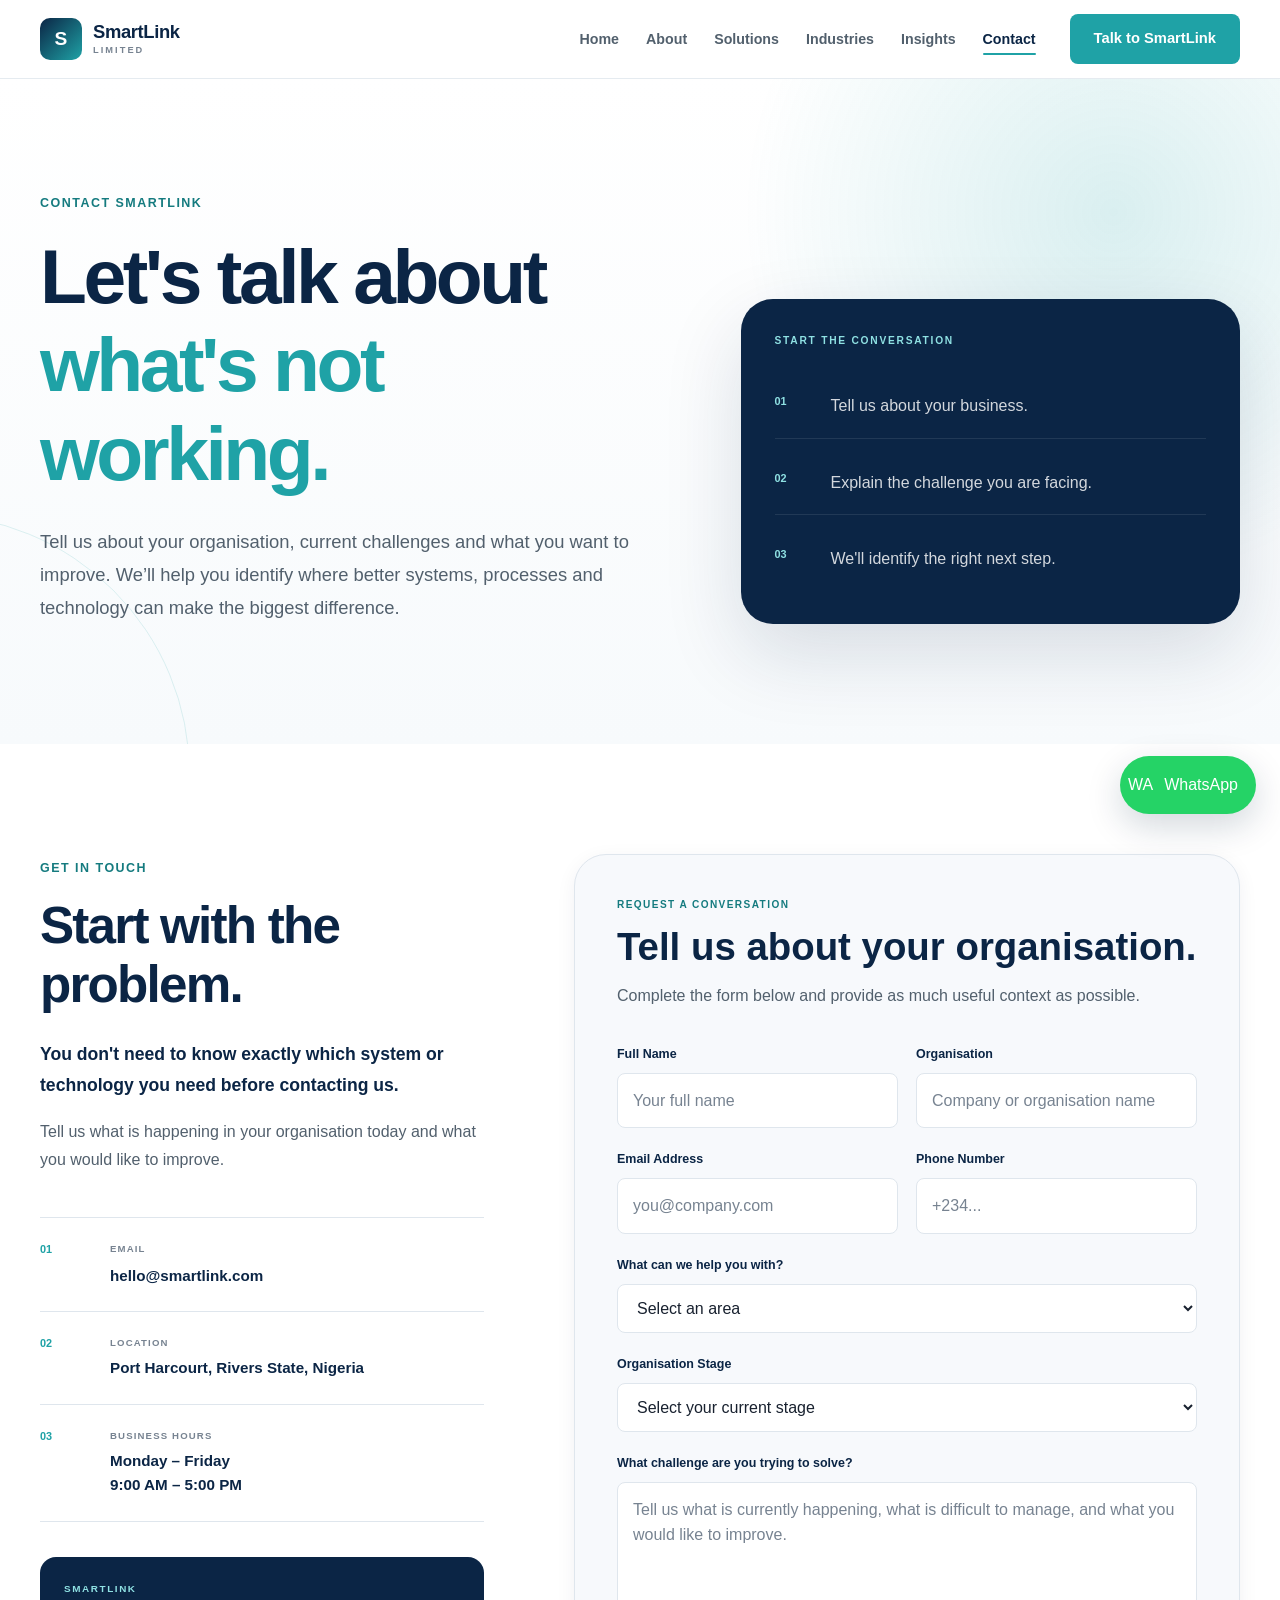
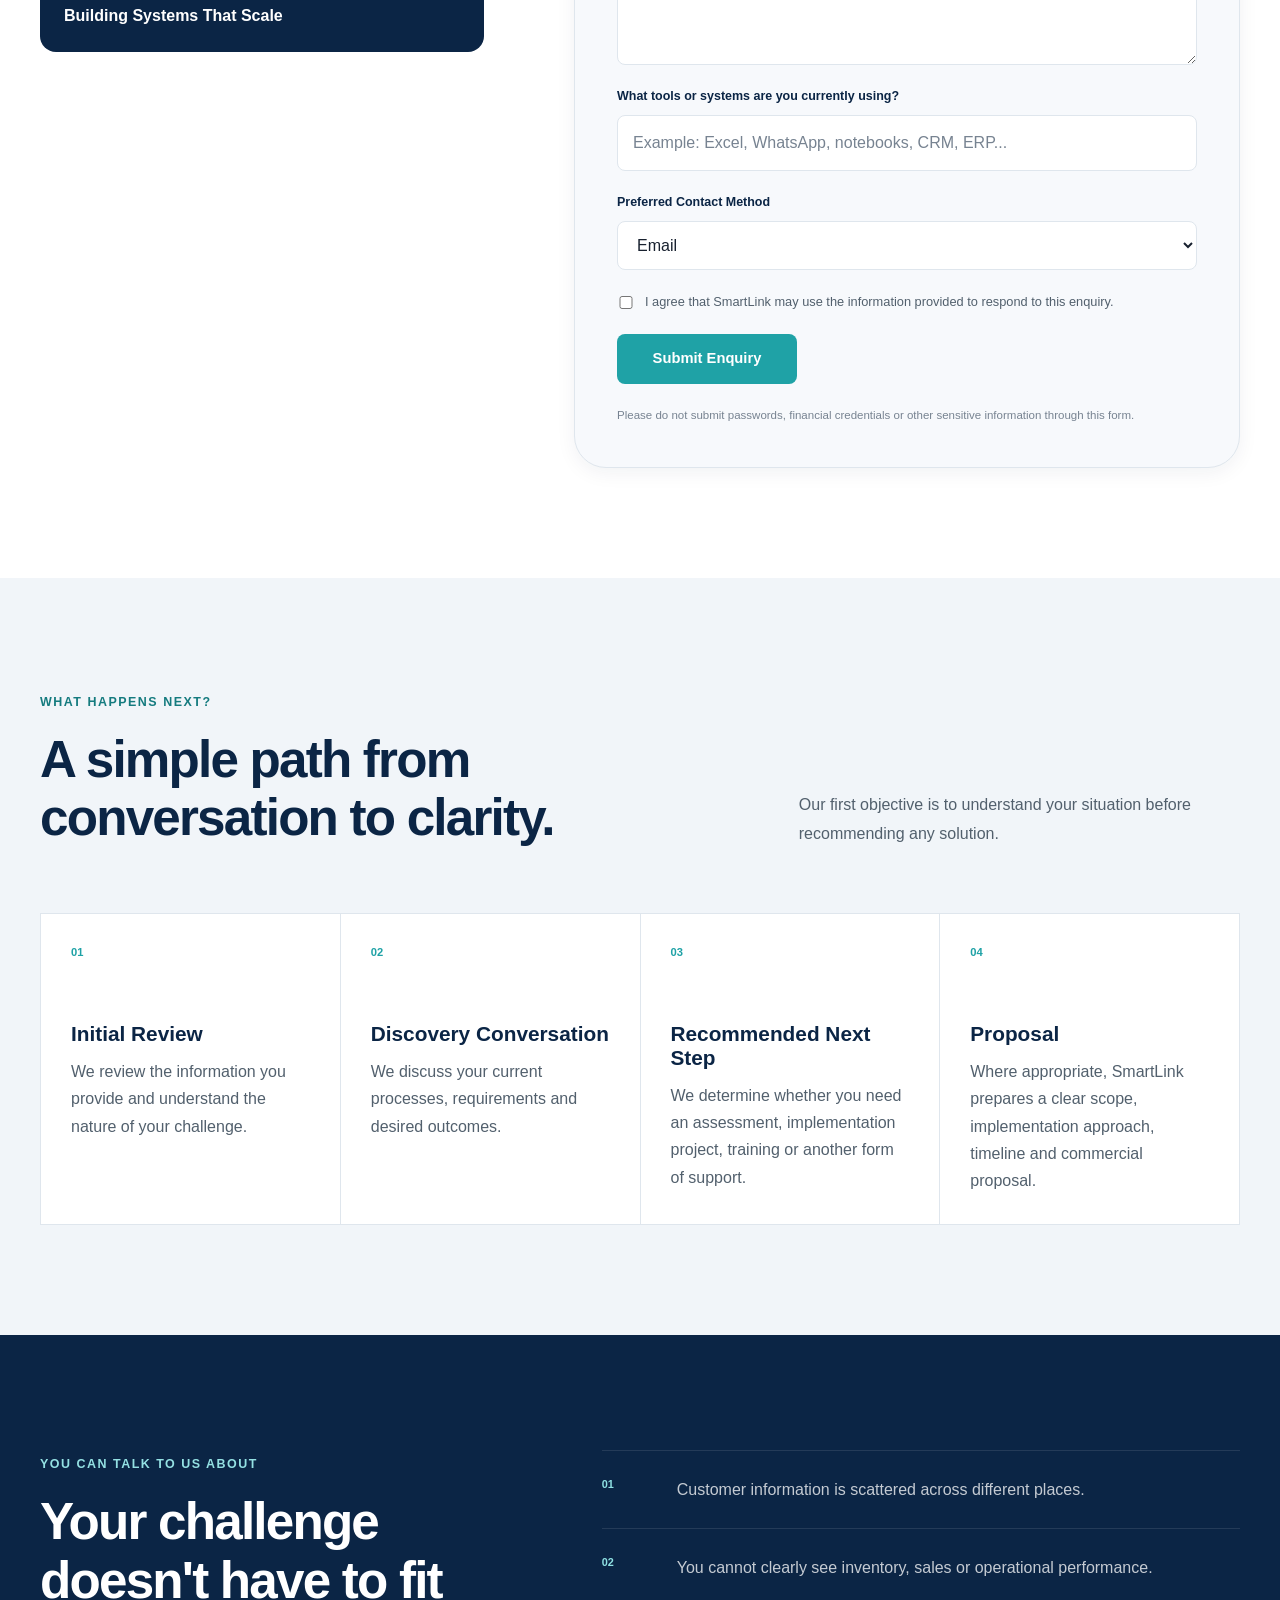
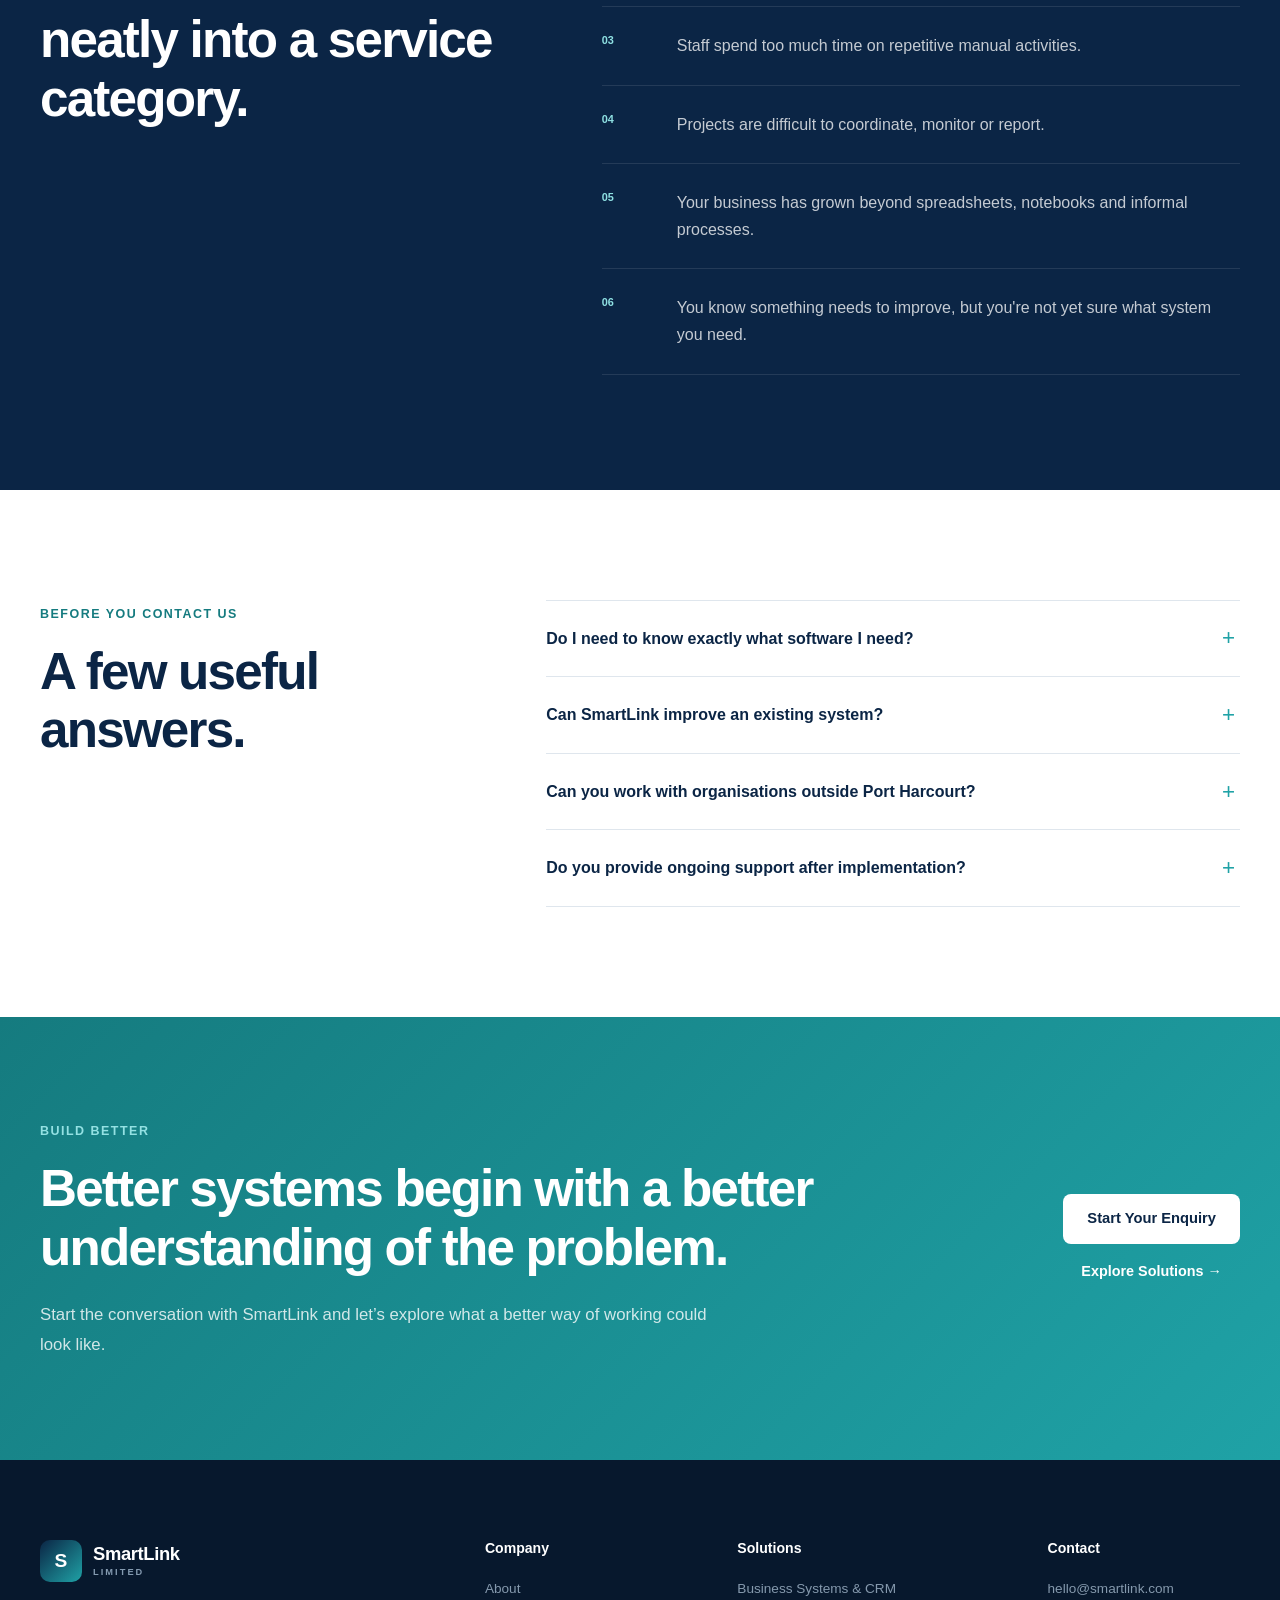
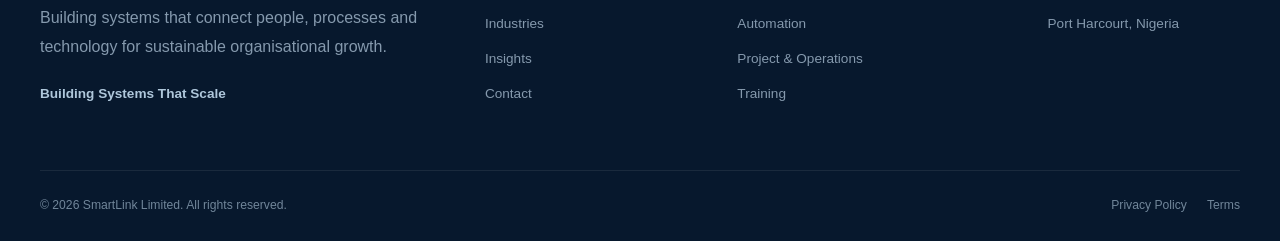
==== contact.html @ 3b34bcab "Scalfold Initialization" ====
<!DOCTYPE html>
<html lang="en">
<head>
    <meta charset="UTF-8">

    <meta
        name="viewport"
        content="width=device-width, initial-scale=1.0"
    >

    <meta
        name="description"
        content="Contact SmartLink Limited to discuss business systems, CRM, automation, project management, training, logistics and operational improvement."
    >

    <meta
        name="keywords"
        content="SmartLink Limited, contact SmartLink, CRM, automation, project management, training, logistics, business systems, Port Harcourt"
    >

    <meta name="author" content="SmartLink Limited">

    <title>Contact | SmartLink Limited</title>

    <!-- Global CSS -->
    <link rel="stylesheet" href="css/index.css">

    <!-- Contact Page CSS -->
    <link rel="stylesheet" href="css/contact.css">
</head>

<body>

    <!-- =====================================================
         HEADER
    ====================================================== -->

    <header class="site-header">

        <div class="container nav-container">

            <a
                href="index.html"
                class="brand"
                aria-label="SmartLink Limited Home"
            >

                <div class="brand-mark">
                    S
                </div>

                <div class="brand-text">
                    <span class="brand-name">
                        SmartLink
                    </span>

                    <span class="brand-type">
                        LIMITED
                    </span>
                </div>

            </a>


            <button
                class="mobile-menu-button"
                id="mobileMenuButton"
                aria-label="Open navigation menu"
                aria-expanded="false"
            >
                <span></span>
                <span></span>
                <span></span>
            </button>


            <nav
                class="main-nav"
                id="mainNavigation"
            >

                <ul class="nav-links">

                    <li>
                        <a href="index.html">
                            Home
                        </a>
                    </li>

                    <li>
                        <a href="about.html">
                            About
                        </a>
                    </li>

                    <li>
                        <a href="solutions.html">
                            Solutions
                        </a>
                    </li>

                    <li>
                        <a href="industries.html">
                            Industries
                        </a>
                    </li>

                    <li>
                        <a href="insights.html">
                            Insights
                        </a>
                    </li>

                    <li>
                        <a
                            href="contact.html"
                            class="active"
                        >
                            Contact
                        </a>
                    </li>

                </ul>


                <a
                    href="#contact-form"
                    class="button button-primary nav-cta"
                >
                    Talk to SmartLink
                </a>

            </nav>

        </div>

    </header>



    <main>

        <!-- =====================================================
             HERO
        ====================================================== -->

        <section class="contact-hero">

            <div class="container contact-hero-grid">

                <div class="contact-hero-content">

                    <span class="section-eyebrow">
                        Contact SmartLink
                    </span>

                    <h1>
                        Let's talk about
                        <span>
                            what's not working.
                        </span>
                    </h1>

                    <p>
                        Tell us about your organisation, current challenges
                        and what you want to improve. We’ll help you identify
                        where better systems, processes and technology can
                        make the biggest difference.
                    </p>

                </div>


                <div class="contact-hero-panel">

                    <span class="contact-panel-label">
                        START THE CONVERSATION
                    </span>

                    <div class="contact-panel-list">

                        <div>
                            <span>
                                01
                            </span>

                            <p>
                                Tell us about your business.
                            </p>
                        </div>

                        <div>
                            <span>
                                02
                            </span>

                            <p>
                                Explain the challenge you are facing.
                            </p>
                        </div>

                        <div>
                            <span>
                                03
                            </span>

                            <p>
                                We'll identify the right next step.
                            </p>
                        </div>

                    </div>

                </div>

            </div>

        </section>



        <!-- =====================================================
             CONTACT MAIN
        ====================================================== -->

        <section
            class="section contact-section"
            id="contact-form"
        >

            <div class="container contact-grid">

                <!-- ==========================================
                     CONTACT INFORMATION
                =========================================== -->

                <div class="contact-information">

                    <span class="section-eyebrow">
                        Get In Touch
                    </span>

                    <h2>
                        Start with the problem.
                    </h2>

                    <p class="contact-intro">
                        You don't need to know exactly which system or
                        technology you need before contacting us.
                    </p>

                    <p>
                        Tell us what is happening in your organisation
                        today and what you would like to improve.
                    </p>


                    <div class="contact-details">

                        <div class="contact-detail-item">

                            <span class="contact-detail-number">
                                01
                            </span>

                            <div>

                                <small>
                                    EMAIL
                                </small>

                                <a href="mailto:hello@smartlink.com">
                                    hello@smartlink.com
                                </a>

                            </div>

                        </div>


                        <div class="contact-detail-item">

                            <span class="contact-detail-number">
                                02
                            </span>

                            <div>

                                <small>
                                    LOCATION
                                </small>

                                <p>
                                    Port Harcourt, Rivers State, Nigeria
                                </p>

                            </div>

                        </div>


                        <div class="contact-detail-item">

                            <span class="contact-detail-number">
                                03
                            </span>

                            <div>

                                <small>
                                    BUSINESS HOURS
                                </small>

                                <p>
                                    Monday – Friday
                                    <br>
                                    9:00 AM – 5:00 PM
                                </p>

                            </div>

                        </div>

                    </div>


                    <div class="contact-note">

                        <span>
                            SMARTLINK
                        </span>

                        <p>
                            Building Systems That Scale
                        </p>

                    </div>

                </div>



                <!-- ==========================================
                     CONTACT FORM
                =========================================== -->

                <div class="contact-form-wrapper">

                    <div class="contact-form-header">

                        <span>
                            REQUEST A CONVERSATION
                        </span>

                        <h3>
                            Tell us about your organisation.
                        </h3>

                        <p>
                            Complete the form below and provide as much
                            useful context as possible.
                        </p>

                    </div>


                    <form
                        class="contact-form"
                        id="smartLinkContactForm"
                        action="#"
                        method="post"
                    >

                        <div class="form-row">

                            <div class="form-group">

                                <label for="fullName">
                                    Full Name
                                </label>

                                <input
                                    type="text"
                                    id="fullName"
                                    name="fullName"
                                    placeholder="Your full name"
                                    required
                                >

                            </div>


                            <div class="form-group">

                                <label for="organisation">
                                    Organisation
                                </label>

                                <input
                                    type="text"
                                    id="organisation"
                                    name="organisation"
                                    placeholder="Company or organisation name"
                                >

                            </div>

                        </div>



                        <div class="form-row">

                            <div class="form-group">

                                <label for="email">
                                    Email Address
                                </label>

                                <input
                                    type="email"
                                    id="email"
                                    name="email"
                                    placeholder="you@company.com"
                                    required
                                >

                            </div>


                            <div class="form-group">

                                <label for="phone">
                                    Phone Number
                                </label>

                                <input
                                    type="tel"
                                    id="phone"
                                    name="phone"
                                    placeholder="+234..."
                                >

                            </div>

                        </div>



                        <div class="form-group">

                            <label for="interest">
                                What can we help you with?
                            </label>

                            <select
                                id="interest"
                                name="interest"
                                required
                            >

                                <option value="">
                                    Select an area
                                </option>

                                <option value="business-systems">
                                    Business Systems & CRM
                                </option>

                                <option value="automation">
                                    Automation & Integration
                                </option>

                                <option value="project-operations">
                                    Project & Operations Management
                                </option>

                                <option value="training">
                                    Training & Capacity Building
                                </option>

                                <option value="logistics">
                                    Logistics & Business Support
                                </option>

                                <option value="business-control-system">
                                    SmartLink Business Control System
                                </option>

                                <option value="not-sure">
                                    I'm not sure yet
                                </option>

                            </select>

                        </div>



                        <div class="form-group">

                            <label for="businessStage">
                                Organisation Stage
                            </label>

                            <select
                                id="businessStage"
                                name="businessStage"
                            >

                                <option value="">
                                    Select your current stage
                                </option>

                                <option value="starting">
                                    Starting / Early Stage
                                </option>

                                <option value="growing">
                                    Growing
                                </option>

                                <option value="established">
                                    Established
                                </option>

                                <option value="large">
                                    Large Organisation
                                </option>

                                <option value="ngo">
                                    NGO / Development Organisation
                                </option>

                            </select>

                        </div>



                        <div class="form-group">

                            <label for="challenge">
                                What challenge are you trying to solve?
                            </label>

                            <textarea
                                id="challenge"
                                name="challenge"
                                rows="6"
                                placeholder="Tell us what is currently happening, what is difficult to manage, and what you would like to improve."
                                required
                            ></textarea>

                        </div>



                        <div class="form-group">

                            <label for="currentTools">
                                What tools or systems are you currently using?
                            </label>

                            <input
                                type="text"
                                id="currentTools"
                                name="currentTools"
                                placeholder="Example: Excel, WhatsApp, notebooks, CRM, ERP..."
                            >

                        </div>



                        <div class="form-group">

                            <label for="preferredContact">
                                Preferred Contact Method
                            </label>

                            <select
                                id="preferredContact"
                                name="preferredContact"
                            >

                                <option value="email">
                                    Email
                                </option>

                                <option value="phone">
                                    Phone Call
                                </option>

                                <option value="whatsapp">
                                    WhatsApp
                                </option>

                                <option value="video">
                                    Video Meeting
                                </option>

                            </select>

                        </div>



                        <div class="form-consent">

                            <input
                                type="checkbox"
                                id="consent"
                                name="consent"
                                required
                            >

                            <label for="consent">
                                I agree that SmartLink may use the
                                information provided to respond to
                                this enquiry.
                            </label>

                        </div>



                        <button
                            type="submit"
                            class="button button-primary contact-submit"
                        >
                            Submit Enquiry
                        </button>


                        <p class="form-note">
                            Please do not submit passwords, financial
                            credentials or other sensitive information
                            through this form.
                        </p>

                    </form>

                </div>

            </div>

        </section>



        <!-- =====================================================
             WHAT HAPPENS NEXT
        ====================================================== -->

        <section class="section next-step-section">

            <div class="container">

                <div class="next-step-header">

                    <div>

                        <span class="section-eyebrow">
                            What Happens Next?
                        </span>

                        <h2>
                            A simple path from conversation to clarity.
                        </h2>

                    </div>

                    <p>
                        Our first objective is to understand your situation
                        before recommending any solution.
                    </p>

                </div>


                <div class="next-step-grid">

                    <article class="next-step-card">

                        <span>
                            01
                        </span>

                        <h3>
                            Initial Review
                        </h3>

                        <p>
                            We review the information you provide and
                            understand the nature of your challenge.
                        </p>

                    </article>


                    <article class="next-step-card">

                        <span>
                            02
                        </span>

                        <h3>
                            Discovery Conversation
                        </h3>

                        <p>
                            We discuss your current processes,
                            requirements and desired outcomes.
                        </p>

                    </article>


                    <article class="next-step-card">

                        <span>
                            03
                        </span>

                        <h3>
                            Recommended Next Step
                        </h3>

                        <p>
                            We determine whether you need an assessment,
                            implementation project, training or another
                            form of support.
                        </p>

                    </article>


                    <article class="next-step-card">

                        <span>
                            04
                        </span>

                        <h3>
                            Proposal
                        </h3>

                        <p>
                            Where appropriate, SmartLink prepares a
                            clear scope, implementation approach,
                            timeline and commercial proposal.
                        </p>

                    </article>

                </div>

            </div>

        </section>



        <!-- =====================================================
             AREAS WE CAN DISCUSS
        ====================================================== -->

        <section class="contact-topics-section">

            <div class="container contact-topics-grid">

                <div class="contact-topics-heading">

                    <span class="section-eyebrow light-eyebrow">
                        You Can Talk To Us About
                    </span>

                    <h2>
                        Your challenge doesn't have to fit neatly
                        into a service category.
                    </h2>

                </div>


                <div class="contact-topic-list">

                    <div>
                        <span>
                            01
                        </span>

                        <p>
                            Customer information is scattered across
                            different places.
                        </p>
                    </div>


                    <div>
                        <span>
                            02
                        </span>

                        <p>
                            You cannot clearly see inventory, sales or
                            operational performance.
                        </p>
                    </div>


                    <div>
                        <span>
                            03
                        </span>

                        <p>
                            Staff spend too much time on repetitive
                            manual activities.
                        </p>
                    </div>


                    <div>
                        <span>
                            04
                        </span>

                        <p>
                            Projects are difficult to coordinate,
                            monitor or report.
                        </p>
                    </div>


                    <div>
                        <span>
                            05
                        </span>

                        <p>
                            Your business has grown beyond spreadsheets,
                            notebooks and informal processes.
                        </p>
                    </div>


                    <div>
                        <span>
                            06
                        </span>

                        <p>
                            You know something needs to improve,
                            but you're not yet sure what system you need.
                        </p>
                    </div>

                </div>

            </div>

        </section>



        <!-- =====================================================
             FAQ
        ====================================================== -->

        <section class="section contact-faq-section">

            <div class="container contact-faq-grid">

                <div class="contact-faq-heading">

                    <span class="section-eyebrow">
                        Before You Contact Us
                    </span>

                    <h2>
                        A few useful answers.
                    </h2>

                </div>


                <div class="faq-list">

                    <details class="faq-item">

                        <summary>
                            Do I need to know exactly what software I need?
                        </summary>

                        <p>
                            No. In many cases, selecting a tool before
                            understanding the problem leads to poor results.
                            Start by explaining the operational challenge.
                        </p>

                    </details>


                    <details class="faq-item">

                        <summary>
                            Can SmartLink improve an existing system?
                        </summary>

                        <p>
                            Yes. An engagement may involve improving an
                            existing process or platform rather than
                            replacing everything.
                        </p>

                    </details>


                    <details class="faq-item">

                        <summary>
                            Can you work with organisations outside Port Harcourt?
                        </summary>

                        <p>
                            Many systems, advisory and training engagements
                            can be delivered remotely or through a hybrid
                            approach depending on the project.
                        </p>

                    </details>


                    <details class="faq-item">

                        <summary>
                            Do you provide ongoing support after implementation?
                        </summary>

                        <p>
                            Ongoing support, optimisation and training can
                            form part of the engagement depending on the
                            organisation's requirements.
                        </p>

                    </details>

                </div>

            </div>

        </section>



        <!-- =====================================================
             FINAL CTA
        ====================================================== -->

        <section class="contact-final-cta">

            <div class="container contact-final-cta-grid">

                <div>

                    <span class="section-eyebrow light-eyebrow">
                        Build Better
                    </span>

                    <h2>
                        Better systems begin with a better understanding
                        of the problem.
                    </h2>

                    <p>
                        Start the conversation with SmartLink and let’s
                        explore what a better way of working could look like.
                    </p>

                </div>


                <div class="contact-final-actions">

                    <a
                        href="#contact-form"
                        class="button button-light"
                    >
                        Start Your Enquiry
                    </a>

                    <a
                        href="solutions.html"
                        class="contact-light-link"
                    >
                        Explore Solutions →
                    </a>

                </div>

            </div>

        </section>

    </main>



    <!-- =====================================================
         FOOTER
    ====================================================== -->

    <footer class="site-footer">

        <div class="container footer-grid">

            <div class="footer-brand">

                <a
                    href="index.html"
                    class="brand"
                >

                    <div class="brand-mark">
                        S
                    </div>

                    <div class="brand-text">

                        <span class="brand-name">
                            SmartLink
                        </span>

                        <span class="brand-type">
                            LIMITED
                        </span>

                    </div>

                </a>


                <p>
                    Building systems that connect people, processes
                    and technology for sustainable organisational growth.
                </p>

                <strong>
                    Building Systems That Scale
                </strong>

            </div>


            <div class="footer-column">

                <h4>
                    Company
                </h4>

                <a href="about.html">
                    About
                </a>

                <a href="industries.html">
                    Industries
                </a>

                <a href="insights.html">
                    Insights
                </a>

                <a href="contact.html">
                    Contact
                </a>

            </div>


            <div class="footer-column">

                <h4>
                    Solutions
                </h4>

                <a href="solutions.html">
                    Business Systems & CRM
                </a>

                <a href="solutions.html">
                    Automation
                </a>

                <a href="solutions.html">
                    Project & Operations
                </a>

                <a href="solutions.html">
                    Training
                </a>

            </div>


            <div class="footer-column">

                <h4>
                    Contact
                </h4>

                <a href="mailto:hello@smartlink.com">
                    hello@smartlink.com
                </a>

                <span>
                    Port Harcourt, Nigeria
                </span>

            </div>

        </div>


        <div class="container footer-bottom">

            <p>
                &copy;
                <span id="currentYear"></span>
                SmartLink Limited.
                All rights reserved.
            </p>


            <div>

                <a href="#">
                    Privacy Policy
                </a>

                <a href="#">
                    Terms
                </a>

            </div>

        </div>

    </footer>

<!-- =========================
     FLOATING ACTIONS
========================== -->

<div class="floating-actions">

    <!-- WhatsApp Button -->
    <a
        href="https://wa.me/2348036641127"
        class="floating-action whatsapp-button"
        target="_blank"
        rel="noopener noreferrer"
        aria-label="Chat with SmartLink on WhatsApp"
        title="Chat with SmartLink on WhatsApp"
    >
        <span class="floating-icon">
            WA
        </span>

        <span class="floating-label">
            WhatsApp
        </span>
    </a>


    <!-- Scroll To Top Button -->
    <button
        type="button"
        class="floating-action scroll-top-button"
        id="scrollToTop"
        aria-label="Scroll to top"
        title="Back to top"
    >
        <span class="floating-icon">
            ↑
        </span>
    </button>

</div>

    <!-- =====================================================
         BASIC JS
    ====================================================== -->

    <script>

        const mobileMenuButton =
            document.getElementById("mobileMenuButton");

        const mainNavigation =
            document.getElementById("mainNavigation");


        if (
            mobileMenuButton &&
            mainNavigation
        ) {

            mobileMenuButton.addEventListener(
                "click",
                () => {

                    mainNavigation.classList.toggle(
                        "nav-open"
                    );


                    const isOpen =
                        mainNavigation.classList.contains(
                            "nav-open"
                        );


                    mobileMenuButton.setAttribute(
                        "aria-expanded",
                        isOpen
                    );

                }
            );

        }


        const currentYear =
            document.getElementById("currentYear");


        if (currentYear) {

            currentYear.textContent =
                new Date().getFullYear();

        }

    </script>

</body>
</html>
---- css/index.css ----
/* =====================================================
   SMARTLINK LIMITED
   Global Stylesheet
   File: css/index.css
===================================================== */


/* =====================================================
   1. CSS VARIABLES
===================================================== */

:root {

    /* Brand */
    --primary: #0b2545;
    --primary-dark: #071a32;
    --primary-light: #153b64;

    --secondary: #1fa2a6;
    --secondary-dark: #157b7f;
    --secondary-light: #dff6f6;

    /* Neutral */
    --white: #ffffff;
    --background: #f7f9fc;
    --background-soft: #f1f5f9;

    --text-dark: #18212f;
    --text-body: #52606d;
    --text-muted: #778391;

    --border: #dfe6ed;

    /* Status */
    --success: #19a974;

    /* Shadows */
    --shadow-sm:
        0 5px 20px rgba(11, 37, 69, 0.06);

    --shadow-md:
        0 15px 45px rgba(11, 37, 69, 0.1);

    --shadow-lg:
        0 30px 80px rgba(11, 37, 69, 0.14);


    /* Radius */
    --radius-sm: 8px;
    --radius-md: 16px;
    --radius-lg: 24px;
    --radius-xl: 32px;

    /* Width */
    --container-width: 1200px;

    /* Transitions */
    --transition:
        0.25s ease;
}


/* =====================================================
   2. RESET
===================================================== */

*,
*::before,
*::after {
    box-sizing: border-box;
    margin: 0;
    padding: 0;
}


html {
    scroll-behavior: smooth;
}


body {
    font-family:
        Inter,
        -apple-system,
        BlinkMacSystemFont,
        "Segoe UI",
        Roboto,
        Helvetica,
        Arial,
        sans-serif;

    background: var(--white);
    color: var(--text-dark);

    line-height: 1.6;

    -webkit-font-smoothing: antialiased;
}


img {
    max-width: 100%;
    display: block;
}


a {
    color: inherit;
    text-decoration: none;
}


ul {
    list-style: none;
}


button,
input,
textarea,
select {
    font: inherit;
}


button {
    border: none;
    cursor: pointer;
}


/* =====================================================
   3. TYPOGRAPHY
===================================================== */

h1,
h2,
h3,
h4,
h5,
h6 {
    color: var(--primary);
    line-height: 1.15;
    font-weight: 700;
}


h1 {
    font-size: clamp(2.8rem, 6vw, 5.4rem);
    letter-spacing: -0.045em;
}


h2 {
    font-size: clamp(2rem, 4vw, 3.6rem);
    letter-spacing: -0.035em;
}


h3 {
    font-size: 1.3rem;
}


p {
    color: var(--text-body);
}


.large-text {
    font-size: 1.15rem;
}


.strong-text {
    font-weight: 700;
    color: var(--primary);
}


/* =====================================================
   4. GLOBAL LAYOUT
===================================================== */

.container {
    width: min(
        calc(100% - 40px),
        var(--container-width)
    );

    margin-inline: auto;
}


.section {
    padding: 110px 0;
}


.two-column {
    display: grid;

    grid-template-columns:
        minmax(0, 1fr)
        minmax(0, 1fr);

    gap: 80px;

    align-items: start;
}


/* =====================================================
   5. GLOBAL EYEBROW / SECTION TITLE
===================================================== */

.section-eyebrow {
    display: inline-block;

    margin-bottom: 18px;

    color: var(--secondary-dark);

    font-size: 0.78rem;
    font-weight: 800;

    letter-spacing: 0.12em;

    text-transform: uppercase;
}


.light-eyebrow {
    color: #94e1e3;
}


.section-title-centered {
    max-width: 760px;
    margin: 0 auto 60px;

    text-align: center;
}


.section-title-centered p {
    max-width: 630px;
    margin: 20px auto 0;

    font-size: 1.05rem;
}


/* =====================================================
   6. BUTTONS
===================================================== */

.button {
    display: inline-flex;

    align-items: center;
    justify-content: center;

    min-height: 50px;

    padding: 13px 24px;

    border-radius: var(--radius-sm);

    font-size: 0.92rem;
    font-weight: 700;

    transition:
        transform var(--transition),
        background var(--transition),
        color var(--transition),
        border-color var(--transition);
}


.button:hover {
    transform: translateY(-2px);
}


.button-primary {
    background: var(--secondary);
    color: var(--white);
}


.button-primary:hover {
    background: var(--secondary-dark);
}


.button-secondary {
    border: 1px solid var(--border);

    background: var(--white);

    color: var(--primary);
}


.button-secondary:hover {
    border-color: var(--primary);

    background: var(--primary);

    color: var(--white);
}


.button-light {
    background: var(--white);
    color: var(--primary);
}


.button-light:hover {
    background: var(--secondary-light);
}


.text-link-light {
    color: var(--white);
    font-weight: 700;
}


/* =====================================================
   7. HEADER
===================================================== */

.site-header {
    position: sticky;
    top: 0;
    z-index: 1000;

    background:
        rgba(255, 255, 255, 0.94);

    border-bottom:
        1px solid rgba(223, 230, 237, 0.8);

    backdrop-filter: blur(18px);
}


.nav-container {
    min-height: 78px;

    display: flex;

    align-items: center;
    justify-content: space-between;
}


.brand {
    display: inline-flex;

    align-items: center;

    gap: 11px;
}


.brand-mark {
    width: 42px;
    height: 42px;

    display: grid;
    place-items: center;

    border-radius: 10px;

    background:
        linear-gradient(
            135deg,
            var(--primary),
            var(--secondary)
        );

    color: var(--white);

    font-size: 1.2rem;
    font-weight: 800;
}


.brand-text {
    display: flex;
    flex-direction: column;

    line-height: 1;
}


.brand-name {
    color: var(--primary);

    font-size: 1.15rem;
    font-weight: 800;

    letter-spacing: -0.02em;
}


.brand-type {
    margin-top: 5px;

    color: var(--text-muted);

    font-size: 0.58rem;
    font-weight: 700;

    letter-spacing: 0.22em;
}


.main-nav {
    display: flex;

    align-items: center;

    gap: 34px;
}


.nav-links {
    display: flex;

    align-items: center;

    gap: 27px;
}


.nav-links a {
    position: relative;

    padding: 28px 0;

    color: var(--text-body);

    font-size: 0.89rem;
    font-weight: 600;

    transition: color var(--transition);
}


.nav-links a:hover,
.nav-links a.active {
    color: var(--primary);
}


.nav-links a.active::after {
    content: "";

    position: absolute;

    left: 0;
    right: 0;
    bottom: 20px;

    height: 2px;

    border-radius: 4px;

    background: var(--secondary);
}


.mobile-menu-button {
    display: none;

    width: 42px;
    height: 42px;

    padding: 8px;

    background: transparent;
}


.mobile-menu-button span {
    display: block;

    width: 100%;
    height: 2px;

    margin: 5px 0;

    background: var(--primary);
}


/* =====================================================
   8. HERO
===================================================== */

.hero {
    position: relative;

    overflow: hidden;

    padding: 100px 0 120px;

    background:
        radial-gradient(
            circle at 82% 20%,
            rgba(31, 162, 166, 0.13),
            transparent 28%
        ),
        linear-gradient(
            180deg,
            #ffffff,
            #f7fafc
        );
}


.hero::before {
    content: "";

    position: absolute;

    width: 480px;
    height: 480px;

    left: -280px;
    top: 80px;

    border-radius: 50%;

    border:
        1px solid rgba(31, 162, 166, 0.13);
}


.hero-grid {
    position: relative;
    z-index: 2;

    display: grid;

    grid-template-columns:
        minmax(0, 1.08fr)
        minmax(420px, 0.92fr);

    gap: 85px;

    align-items: center;
}


.hero h1 span {
    color: var(--secondary);
}


.hero-description {
    max-width: 660px;

    margin-top: 28px;

    font-size: 1.15rem;
    line-height: 1.8;
}


.hero-actions {
    display: flex;
    flex-wrap: wrap;

    gap: 14px;

    margin-top: 35px;
}


.hero-points {
    display: flex;
    flex-wrap: wrap;

    gap: 22px;

    margin-top: 34px;
}


.hero-point {
    display: flex;

    align-items: center;

    gap: 7px;

    color: var(--text-body);

    font-size: 0.86rem;
    font-weight: 600;
}


.check-icon {
    width: 20px;
    height: 20px;

    display: inline-grid;
    place-items: center;

    border-radius: 50%;

    background: var(--secondary-light);

    color: var(--secondary-dark);

    font-size: 0.7rem;
    font-weight: 800;
}


/* =====================================================
   9. HERO SYSTEM CARD
===================================================== */

.hero-visual {
    position: relative;
}


.hero-visual::before {
    content: "";

    position: absolute;

    width: 88%;
    height: 90%;

    right: -25px;
    bottom: -28px;

    border-radius: var(--radius-xl);

    background: var(--secondary-light);
}


.system-card {
    position: relative;
    z-index: 2;

    padding: 32px;

    border:
        1px solid rgba(255, 255, 255, 0.4);

    border-radius: var(--radius-xl);

    background: var(--primary);

    box-shadow: var(--shadow-lg);

    color: var(--white);
}


.system-card-header {
    display: flex;

    justify-content: space-between;
    align-items: center;

    margin-bottom: 30px;
}


.system-card h3 {
    margin-top: 6px;

    color: var(--white);

    font-size: 1.45rem;
}


.mini-label {
    color: #8edbdd;

    font-size: 0.63rem;
    font-weight: 800;

    letter-spacing: 0.2em;
}


.status-dot {
    width: 12px;
    height: 12px;

    border-radius: 50%;

    background: #51e5aa;

    box-shadow:
        0 0 0 8px rgba(81, 229, 170, 0.1);
}


.system-dashboard {
    display: grid;

    grid-template-columns:
        repeat(2, 1fr);

    gap: 12px;
}


.dashboard-item {
    display: flex;

    align-items: center;

    gap: 13px;

    padding: 18px;

    border:
        1px solid rgba(255, 255, 255, 0.1);

    border-radius: var(--radius-md);

    background:
        rgba(255, 255, 255, 0.055);
}


.dashboard-icon {
    width: 35px;
    height: 35px;

    display: grid;
    place-items: center;

    flex-shrink: 0;

    border-radius: 9px;

    background:
        rgba(31, 162, 166, 0.2);

    color: #9cebed;

    font-size: 0.7rem;
    font-weight: 800;
}


.dashboard-item small {
    display: block;

    margin-bottom: 3px;

    color: #87a4c1;

    font-size: 0.55rem;
    font-weight: 800;

    letter-spacing: 0.12em;
}


.dashboard-item strong {
    font-size: 0.93rem;
}


.system-flow {
    display: flex;

    align-items: center;
    justify-content: center;

    margin-top: 30px;

    color: #aac0d5;

    font-size: 0.7rem;
    font-weight: 700;

    text-transform: uppercase;

    letter-spacing: 0.08em;
}


.flow-line {
    width: 30px;
    height: 1px;

    margin: 0 10px;

    background:
        rgba(255, 255, 255, 0.25);
}


/* =====================================================
   10. BUSINESS CHALLENGE
===================================================== */

.business-challenge {
    background: var(--white);
}


.business-challenge h2 {
    max-width: 570px;
}


.section-content p {
    margin-bottom: 20px;

    font-size: 1.04rem;
    line-height: 1.8;
}


/* =====================================================
   11. SOLUTIONS
===================================================== */

.solutions-section {
    background: var(--background);
}


.solutions-grid {
    display: grid;

    grid-template-columns:
        repeat(3, 1fr);

    gap: 20px;
}


.solution-card {
    min-height: 330px;

    display: flex;
    flex-direction: column;

    padding: 32px;

    border: 1px solid var(--border);

    border-radius: var(--radius-lg);

    background: var(--white);

    transition:
        transform var(--transition),
        box-shadow var(--transition),
        border-color var(--transition);
}


.solution-card:hover {
    transform: translateY(-6px);

    border-color:
        rgba(31, 162, 166, 0.45);

    box-shadow: var(--shadow-md);
}


.solution-number {
    width: 44px;
    height: 44px;

    display: grid;
    place-items: center;

    margin-bottom: 30px;

    border-radius: 50%;

    background: var(--secondary-light);

    color: var(--secondary-dark);

    font-size: 0.72rem;
    font-weight: 800;
}


.solution-card h3 {
    margin-bottom: 14px;
}


.solution-card p {
    line-height: 1.75;
}


.solution-card a {
    margin-top: auto;
    padding-top: 25px;

    color: var(--secondary-dark);

    font-size: 0.88rem;
    font-weight: 800;
}


.solution-card-highlight {
    background: var(--primary);
}


.solution-card-highlight h3,
.solution-card-highlight p {
    color: var(--white);
}


.solution-card-highlight p {
    opacity: 0.75;
}


.solution-card-highlight a {
    color: #92e7e9;
}


/* =====================================================
   12. APPROACH
===================================================== */

.approach-section {
    background: var(--white);
}


.approach-header {
    display: grid;

    grid-template-columns:
        1.2fr 0.8fr;

    gap: 60px;

    align-items: end;

    margin-bottom: 65px;
}


.approach-header p {
    max-width: 500px;

    font-size: 1.05rem;
    line-height: 1.8;
}


.approach-grid {
    display: grid;

    grid-template-columns:
        repeat(3, 1fr);

    border-top: 1px solid var(--border);
    border-left: 1px solid var(--border);
}


.approach-step {
    min-height: 245px;

    padding: 30px;

    border-right: 1px solid var(--border);
    border-bottom: 1px solid var(--border);
}


.approach-step span {
    display: block;

    margin-bottom: 45px;

    color: var(--secondary);

    font-size: 0.74rem;
    font-weight: 800;
}


.approach-step h3 {
    margin-bottom: 12px;
}


.approach-step p {
    line-height: 1.7;
}


/* =====================================================
   13. BUSINESS CONTROL SYSTEM
===================================================== */

.control-system-section {
    overflow: hidden;

    background: var(--background-soft);
}


.control-system-grid {
    display: grid;

    grid-template-columns:
        1fr 1fr;

    gap: 80px;

    align-items: center;
}


.control-system-content h2 {
    margin-bottom: 24px;
}


.control-system-content .large-text {
    max-width: 610px;

    line-height: 1.8;
}


.control-features {
    display: flex;
    flex-wrap: wrap;

    gap: 9px;

    margin: 28px 0 38px;
}


.control-features span {
    padding: 8px 14px;

    border: 1px solid var(--border);

    border-radius: 999px;

    background: var(--white);

    color: var(--primary);

    font-size: 0.77rem;
    font-weight: 700;
}


.control-system-visual {
    position: relative;

    min-height: 470px;
}


.control-circle {
    position: absolute;

    display: grid;
    place-items: center;

    border-radius: 50%;

    font-size: 0.7rem;
    font-weight: 800;

    letter-spacing: 0.08em;
}


.circle-main {
    width: 230px;
    height: 230px;

    left: 50%;
    top: 50%;

    transform:
        translate(-50%, -50%);

    background: var(--primary);

    color: var(--white);

    box-shadow: var(--shadow-lg);

    font-size: 1.15rem;
}


.circle-one,
.circle-two,
.circle-three,
.circle-four {
    width: 95px;
    height: 95px;

    border:
        1px solid rgba(31, 162, 166, 0.3);

    background: var(--white);

    color: var(--secondary-dark);

    box-shadow: var(--shadow-sm);
}


.circle-one {
    left: 10%;
    top: 12%;
}


.circle-two {
    right: 10%;
    top: 12%;
}


.circle-three {
    left: 10%;
    bottom: 12%;
}


.circle-four {
    right: 10%;
    bottom: 12%;
}


/* =====================================================
   14. PHILOSOPHY
===================================================== */

.philosophy-section {
    padding: 130px 0;

    background: var(--primary);

    text-align: center;
}


.philosophy-section h2 {
    color: var(--white);

    font-size: clamp(2.8rem, 6vw, 5.8rem);
}


.philosophy-section h2 span {
    color: #8fe1e3;
}


.philosophy-section p {
    max-width: 720px;

    margin: 26px auto 0;

    color: rgba(255, 255, 255, 0.7);

    font-size: 1.1rem;
}


/* =====================================================
   15. INDUSTRIES
===================================================== */

.industries-preview {
    background: var(--white);
}


.industry-list {
    display: grid;

    grid-template-columns:
        repeat(3, 1fr);

    gap: 12px;
}


.industry-list div {
    padding: 23px;

    border: 1px solid var(--border);

    border-radius: var(--radius-md);

    text-align: center;

    color: var(--primary);

    font-weight: 700;
}


.center-action {
    margin-top: 40px;

    text-align: center;
}


/* =====================================================
   16. FINAL CTA
===================================================== */

.final-cta {
    padding: 90px 0;

    background:
        linear-gradient(
            135deg,
            var(--secondary-dark),
            var(--secondary)
        );
}


.final-cta-content {
    display: grid;

    grid-template-columns:
        1fr auto;

    gap: 80px;

    align-items: center;
}


.final-cta h2 {
    max-width: 700px;

    color: var(--white);
}


.final-cta p {
    max-width: 670px;

    margin-top: 20px;

    color: rgba(255, 255, 255, 0.8);

    font-size: 1.05rem;
}


.final-cta-actions {
    display: flex;

    flex-direction: column;

    gap: 15px;

    align-items: center;
}


/* =====================================================
   17. FOOTER
===================================================== */

.site-footer {
    padding: 80px 0 25px;

    background: #07182d;

    color: var(--white);
}


.footer-grid {
    display: grid;

    grid-template-columns:
        2fr 1fr 1.3fr 1fr;

    gap: 60px;
}


.site-footer .brand-name {
    color: var(--white);
}


.site-footer .brand-type {
    color: #849ab0;
}


.footer-brand p {
    max-width: 380px;

    margin: 22px 0 18px;

    color: #8599ad;

    line-height: 1.8;
}


.footer-brand strong {
    color: #afc7db;

    font-size: 0.85rem;
}


.footer-column {
    display: flex;
    flex-direction: column;

    gap: 13px;
}


.footer-column h4 {
    margin-bottom: 9px;

    color: var(--white);

    font-size: 0.88rem;
}


.footer-column a,
.footer-column span {
    color: #8599ad;

    font-size: 0.85rem;

    transition: color var(--transition);
}


.footer-column a:hover {
    color: var(--white);
}


.footer-bottom {
    display: flex;

    justify-content: space-between;
    align-items: center;

    gap: 30px;

    margin-top: 65px;
    padding-top: 25px;

    border-top:
        1px solid rgba(255, 255, 255, 0.08);
}


.footer-bottom p,
.footer-bottom a {
    color: #71869a;

    font-size: 0.76rem;
}


.footer-bottom div {
    display: flex;
    gap: 20px;
}


/* =====================================================
   18. TABLET RESPONSIVENESS
===================================================== */

@media (max-width: 1050px) {

    .hero-grid {
        grid-template-columns: 1fr;
    }


    .hero-content {
        max-width: 800px;
    }


    .hero-visual {
        max-width: 650px;
    }


    .solutions-grid {
        grid-template-columns:
            repeat(2, 1fr);
    }


    .approach-grid {
        grid-template-columns:
            repeat(2, 1fr);
    }


    .control-system-grid {
        grid-template-columns: 1fr;
    }


    .control-system-visual {
        max-width: 620px;
    }


    .footer-grid {
        grid-template-columns:
            repeat(2, 1fr);
    }

}


/* =====================================================
   19. MOBILE NAVIGATION
===================================================== */

@media (max-width: 850px) {

    .mobile-menu-button {
        display: block;
    }


    .main-nav {
        position: absolute;

        top: 78px;
        left: 0;
        right: 0;

        display: none;

        padding: 24px 20px 30px;

        border-bottom:
            1px solid var(--border);

        background: var(--white);

        box-shadow: var(--shadow-md);
    }


    .main-nav.nav-open {
        display: flex;

        flex-direction: column;

        align-items: stretch;

        gap: 20px;
    }


    .nav-links {
        flex-direction: column;

        align-items: stretch;

        gap: 0;
    }


    .nav-links a {
        display: block;

        padding: 14px 0;

        border-bottom:
            1px solid var(--border);
    }


    .nav-links a.active::after {
        display: none;
    }


    .nav-cta {
        width: 100%;
    }


    .two-column {
        grid-template-columns: 1fr;

        gap: 35px;
    }


    .approach-header {
        grid-template-columns: 1fr;

        gap: 25px;
    }


    .final-cta-content {
        grid-template-columns: 1fr;

        gap: 35px;
    }


    .final-cta-actions {
        align-items: flex-start;
    }

}


/* =====================================================
   20. SMALL MOBILE
===================================================== */

@media (max-width: 650px) {

    .container {
        width: min(
            calc(100% - 30px),
            var(--container-width)
        );
    }


    .section {
        padding: 80px 0;
    }


    .hero {
        padding: 70px 0 90px;
    }


    .hero-grid {
        gap: 55px;
    }


    .hero-description {
        font-size: 1rem;
    }


    .hero-actions {
        flex-direction: column;

        align-items: stretch;
    }


    .hero-actions .button {
        width: 100%;
    }


    .system-card {
        padding: 22px;
    }


    .system-dashboard {
        grid-template-columns: 1fr;
    }


    .system-flow {
        flex-wrap: wrap;
    }


    .solutions-grid {
        grid-template-columns: 1fr;
    }


    .solution-card {
        min-height: auto;
    }


    .approach-grid {
        grid-template-columns: 1fr;
    }


    .control-system-visual {
        min-height: 360px;
    }


    .circle-main {
        width: 170px;
        height: 170px;
    }


    .circle-one,
    .circle-two,
    .circle-three,
    .circle-four {
        width: 70px;
        height: 70px;

        font-size: 0.58rem;
    }


    .industry-list {
        grid-template-columns: 1fr;
    }


    .footer-grid {
        grid-template-columns: 1fr;

        gap: 45px;
    }


    .footer-bottom {
        flex-direction: column;

        align-items: flex-start;
    }

}
/* ============================================================
   GLOBAL FLOATING ACTIONS
   WhatsApp + Scroll To Top
============================================================ */


/* ============================================================
   1. FLOATING CONTAINER
============================================================ */

.floating-actions {

    position: fixed;

    right: 24px;
    bottom: 24px;

    z-index: 9999;


    display: flex;

    flex-direction: column;

    align-items: flex-end;

    gap: 12px;

}



/* ============================================================
   2. GLOBAL FLOATING BUTTON
============================================================ */

.floating-action {

    border: none;

    cursor: pointer;

    text-decoration: none;


    box-shadow:

        0 12px 35px

        rgba(11, 37, 69, 0.18);


    transition:

        transform 0.25s ease,

        box-shadow 0.25s ease,

        opacity 0.3s ease,

        visibility 0.3s ease,

        background 0.25s ease;

}


.floating-action:hover {

    transform:
        translateY(-3px);


    box-shadow:

        0 18px 45px

        rgba(11, 37, 69, 0.25);

}



/* ============================================================
   3. WHATSAPP BUTTON
============================================================ */

.whatsapp-button {

    min-height: 58px;


    display: flex;

    align-items: center;

    gap: 11px;


    padding:

        8px 18px

        8px 8px;


    border-radius: 999px;


    background: #25d366;


    color: #ffffff;

}



/* ============================================================
   4. WHATSAPP ICON
============================================================ */

.whatsapp-icon {

    width: 42px;
    height: 42px;


    flex-shrink: 0;


    display: grid;

    place-items: center;


    border-radius: 50%;


    background:

        rgba(
            255,
            255,
            255,
            0.16
        );

}


.whatsapp-icon svg {

    width: 23px;
    height: 23px;

}



/* ============================================================
   5. WHATSAPP TEXT
============================================================ */

.whatsapp-text {

    display: flex;

    flex-direction: column;

    line-height: 1.2;

}


.whatsapp-text small {

    margin-bottom: 3px;


    color:

        rgba(
            255,
            255,
            255,
            0.8
        );


    font-size: 0.62rem;

    font-weight: 600;

}


.whatsapp-text strong {

    color: #ffffff;


    font-size: 0.78rem;

    font-weight: 750;

}



/* ============================================================
   6. SCROLL TO TOP
============================================================ */

.scroll-top-button {

    width: 50px;
    height: 50px;


    display: grid;

    place-items: center;


    border-radius: 50%;


    background:
        var(--primary);


    color:
        var(--white);


    opacity: 0;

    visibility: hidden;


    transform:
        translateY(15px);

}



/* ============================================================
   7. SHOW SCROLL BUTTON
============================================================ */

.scroll-top-button.show {

    opacity: 1;

    visibility: visible;


    transform:
        translateY(0);

}



/* ============================================================
   8. SCROLL BUTTON HOVER
============================================================ */

.scroll-top-button:hover {

    background:
        var(--secondary);


    transform:
        translateY(-3px);

}



/* ============================================================
   9. SCROLL ICON
============================================================ */

.scroll-top-button svg {

    width: 21px;
    height: 21px;

}



/* ============================================================
   10. MOBILE
============================================================ */

@media (max-width: 650px) {

    .floating-actions {

        right: 16px;

        bottom: 16px;

        gap: 10px;

    }


    .whatsapp-button {

        width: 52px;
        height: 52px;

        min-height: 52px;

        padding: 5px;

        justify-content: center;

    }


    .whatsapp-icon {

        width: 42px;
        height: 42px;

    }


    /*
        Hide the wording on phones.
        We keep only the WhatsApp icon.
    */

    .whatsapp-text {

        display: none;

    }


    .scroll-top-button {

        width: 48px;
        height: 48px;

    }

}



/* ============================================================
   11. REDUCED MOTION ACCESSIBILITY
============================================================ */

@media (prefers-reduced-motion: reduce) {

    .floating-action {

        transition: none;

    }

}
---- css/contact.css ----
/* ============================================================
   SMARTLINK LIMITED
   Contact Page
   File: css/contact.css

   index.css must load before this stylesheet.
============================================================ */


/* ============================================================
   1. HERO
============================================================ */

.contact-hero {
    position: relative;

    overflow: hidden;

    padding:
        110px 0
        120px;

    background:
        radial-gradient(
            circle at 87% 20%,
            rgba(31, 162, 166, 0.16),
            transparent 30%
        ),
        linear-gradient(
            180deg,
            #ffffff,
            #f7fafc
        );
}


.contact-hero::before {
    content: "";

    position: absolute;

    width: 520px;
    height: 520px;

    left: -330px;
    bottom: -290px;

    border-radius: 50%;

    border:
        1px solid
        rgba(31, 162, 166, 0.14);
}


.contact-hero-grid {
    position: relative;

    z-index: 2;

    display: grid;

    grid-template-columns:
        minmax(0, 1.1fr)
        minmax(340px, 0.9fr);

    gap: 90px;

    align-items: end;
}


.contact-hero-content h1 {
    font-size:
        clamp(
            3rem,
            6vw,
            5.6rem
        );
}


.contact-hero-content h1 span {
    color:
        var(--secondary);
}


.contact-hero-content > p {
    max-width: 700px;

    margin-top: 28px;

    font-size: 1.15rem;

    line-height: 1.8;
}


/* ============================================================
   2. HERO PANEL
============================================================ */

.contact-hero-panel {
    padding: 34px;

    border-radius:
        var(--radius-xl);

    background:
        var(--primary);

    box-shadow:
        var(--shadow-lg);
}


.contact-panel-label {
    display: block;

    margin-bottom: 26px;

    color: #8fe1e3;

    font-size: 0.64rem;

    font-weight: 800;

    letter-spacing: 0.17em;
}


.contact-panel-list {
    display: grid;

    gap: 13px;
}


.contact-panel-list > div {
    display: grid;

    grid-template-columns:
        42px 1fr;

    gap: 14px;

    align-items: start;

    padding:
        18px 0;

    border-bottom:
        1px solid
        rgba(255, 255, 255, 0.09);
}


.contact-panel-list > div:last-child {
    border-bottom: none;
}


.contact-panel-list span {
    color: #8fe1e3;

    font-size: 0.68rem;

    font-weight: 800;
}


.contact-panel-list p {
    color:
        rgba(255, 255, 255, 0.82);

    line-height: 1.65;
}


/* ============================================================
   3. MAIN CONTACT SECTION
============================================================ */

.contact-section {
    background:
        var(--white);
}


.contact-grid {
    display: grid;

    grid-template-columns:
        minmax(0, 0.8fr)
        minmax(0, 1.2fr);

    gap: 90px;

    align-items: start;
}


/* ============================================================
   4. CONTACT INFO
============================================================ */

.contact-information {
    position: sticky;

    top: 120px;
}


.contact-information h2 {
    max-width: 500px;
}


.contact-intro {
    max-width: 510px;

    margin-top: 24px;

    color:
        var(--primary);

    font-size: 1.1rem;

    font-weight: 700;

    line-height: 1.75;
}


.contact-information > p:not(.contact-intro) {
    max-width: 520px;

    margin-top: 17px;

    line-height: 1.8;
}


.contact-details {
    margin-top: 42px;

    border-top:
        1px solid var(--border);
}


.contact-detail-item {
    display: grid;

    grid-template-columns:
        52px 1fr;

    gap: 18px;

    padding:
        23px 0;

    border-bottom:
        1px solid var(--border);
}


.contact-detail-number {
    color:
        var(--secondary);

    font-size: 0.68rem;

    font-weight: 800;
}


.contact-detail-item small {
    display: block;

    margin-bottom: 6px;

    color:
        var(--text-muted);

    font-size: 0.6rem;

    font-weight: 800;

    letter-spacing: 0.12em;
}


.contact-detail-item a,
.contact-detail-item p {
    color:
        var(--primary);

    font-size: 0.95rem;

    font-weight: 650;

    line-height: 1.6;
}


.contact-note {
    margin-top: 35px;

    padding:
        24px;

    border-radius:
        var(--radius-md);

    background:
        var(--primary);
}


.contact-note span {
    display: block;

    margin-bottom: 6px;

    color: #8fe1e3;

    font-size: 0.62rem;

    font-weight: 800;

    letter-spacing: 0.16em;
}


.contact-note p {
    color:
        var(--white);

    font-size: 1rem;

    font-weight: 700;
}


/* ============================================================
   5. FORM WRAPPER
============================================================ */

.contact-form-wrapper {
    padding: 42px;

    border:
        1px solid var(--border);

    border-radius:
        var(--radius-xl);

    background:
        var(--background);

    box-shadow:
        var(--shadow-sm);
}


.contact-form-header {
    margin-bottom: 35px;
}


.contact-form-header > span {
    display: block;

    margin-bottom: 12px;

    color:
        var(--secondary-dark);

    font-size: 0.63rem;

    font-weight: 800;

    letter-spacing: 0.14em;
}


.contact-form-header h3 {
    margin-bottom: 12px;

    font-size:
        clamp(
            1.7rem,
            3vw,
            2.5rem
        );
}


.contact-form-header p {
    max-width: 600px;

    line-height: 1.75;
}


/* ============================================================
   6. FORM
============================================================ */

.contact-form {
    display: grid;

    gap: 22px;
}


.form-row {
    display: grid;

    grid-template-columns:
        repeat(2, 1fr);

    gap: 18px;
}


.form-group {
    display: flex;

    flex-direction: column;

    gap: 8px;
}


.form-group label {
    color:
        var(--primary);

    font-size: 0.78rem;

    font-weight: 750;
}


.form-group input,
.form-group select,
.form-group textarea {
    width: 100%;

    padding:
        14px 15px;

    border:
        1px solid var(--border);

    border-radius:
        var(--radius-sm);

    outline: none;

    background:
        var(--white);

    color:
        var(--text-dark);

    transition:
        border-color var(--transition),
        box-shadow var(--transition),
        background var(--transition);
}


.form-group textarea {
    resize: vertical;

    min-height: 160px;
}


.form-group input::placeholder,
.form-group textarea::placeholder {
    color:
        var(--text-muted);
}


.form-group input:focus,
.form-group select:focus,
.form-group textarea:focus {
    border-color:
        var(--secondary);

    box-shadow:
        0 0 0 4px
        rgba(31, 162, 166, 0.1);
}


.form-consent {
    display: grid;

    grid-template-columns:
        18px 1fr;

    gap: 10px;

    align-items: start;
}


.form-consent input {
    margin-top: 4px;

    accent-color:
        var(--secondary);
}


.form-consent label {
    color:
        var(--text-body);

    font-size: 0.8rem;

    line-height: 1.6;
}


.contact-submit {
    width: fit-content;

    min-width: 180px;
}


.form-note {
    max-width: 620px;

    color:
        var(--text-muted);

    font-size: 0.72rem;

    line-height: 1.6;
}


/* ============================================================
   7. NEXT STEPS
============================================================ */

.next-step-section {
    background:
        var(--background-soft);
}


.next-step-header {
    display: grid;

    grid-template-columns:
        1fr 0.65fr;

    gap: 80px;

    align-items: end;

    margin-bottom: 65px;
}


.next-step-header h2 {
    max-width: 650px;
}


.next-step-header > p {
    max-width: 470px;

    line-height: 1.8;
}


.next-step-grid {
    display: grid;

    grid-template-columns:
        repeat(4, 1fr);

    border-top:
        1px solid var(--border);

    border-left:
        1px solid var(--border);
}


.next-step-card {
    min-height: 285px;

    padding: 30px;

    border-right:
        1px solid var(--border);

    border-bottom:
        1px solid var(--border);

    background:
        var(--white);
}


.next-step-card > span {
    display: block;

    margin-bottom: 60px;

    color:
        var(--secondary);

    font-size: 0.7rem;

    font-weight: 800;
}


.next-step-card h3 {
    margin-bottom: 12px;
}


.next-step-card p {
    line-height: 1.7;
}


/* ============================================================
   8. TOPICS SECTION
============================================================ */

.contact-topics-section {
    padding:
        115px 0;

    background:
        var(--primary);
}


.contact-topics-grid {
    display: grid;

    grid-template-columns:
        minmax(0, 0.85fr)
        minmax(0, 1.15fr);

    gap: 90px;

    align-items: start;
}


.contact-topics-heading {
    position: sticky;

    top: 120px;
}


.contact-topics-heading h2 {
    max-width: 600px;

    color:
        var(--white);
}


.contact-topic-list {
    border-top:
        1px solid
        rgba(255, 255, 255, 0.1);
}


.contact-topic-list > div {
    display: grid;

    grid-template-columns:
        55px 1fr;

    gap: 20px;

    padding:
        25px 0;

    border-bottom:
        1px solid
        rgba(255, 255, 255, 0.1);
}


.contact-topic-list span {
    color:
        #8fe1e3;

    font-size: 0.68rem;

    font-weight: 800;
}


.contact-topic-list p {
    max-width: 650px;

    color:
        rgba(255, 255, 255, 0.76);

    font-size: 1rem;

    line-height: 1.7;
}


/* ============================================================
   9. FAQ
============================================================ */

.contact-faq-section {
    background:
        var(--white);
}


.contact-faq-grid {
    display: grid;

    grid-template-columns:
        minmax(0, 0.75fr)
        minmax(0, 1.25fr);

    gap: 90px;
}


.contact-faq-heading {
    position: sticky;

    top: 120px;
}


.contact-faq-heading h2 {
    max-width: 470px;
}


.faq-list {
    border-top:
        1px solid var(--border);
}


.faq-item {
    border-bottom:
        1px solid var(--border);
}


.faq-item summary {
    position: relative;

    padding:
        25px 45px
        25px 0;

    cursor: pointer;

    list-style: none;

    color:
        var(--primary);

    font-size: 1rem;

    font-weight: 750;
}


.faq-item summary::-webkit-details-marker {
    display: none;
}


.faq-item summary::after {
    content: "+";

    position: absolute;

    right: 5px;
    top: 50%;

    transform:
        translateY(-50%);

    color:
        var(--secondary);

    font-size: 1.4rem;

    font-weight: 500;

    transition:
        transform var(--transition);
}


.faq-item[open] summary::after {
    transform:
        translateY(-50%)
        rotate(45deg);
}


.faq-item p {
    max-width: 700px;

    padding:
        0 45px
        25px 0;

    line-height: 1.8;
}


/* ============================================================
   10. FINAL CTA
============================================================ */

.contact-final-cta {
    padding:
        100px 0;

    background:
        linear-gradient(
            135deg,
            var(--secondary-dark),
            var(--secondary)
        );
}


.contact-final-cta-grid {
    display: grid;

    grid-template-columns:
        minmax(0, 1fr)
        auto;

    gap: 80px;

    align-items: center;
}


.contact-final-cta h2 {
    max-width: 790px;

    color:
        var(--white);
}


.contact-final-cta p {
    max-width: 670px;

    margin-top: 22px;

    color:
        rgba(255, 255, 255, 0.8);

    font-size: 1.05rem;

    line-height: 1.8;
}


.contact-final-actions {
    display: flex;

    flex-direction: column;

    align-items: center;

    gap: 16px;
}


.contact-light-link {
    color:
        var(--white);

    font-size: 0.9rem;

    font-weight: 700;
}


/* ============================================================
   11. TABLET
============================================================ */

@media (max-width: 1050px) {

    .contact-hero-grid {
        grid-template-columns: 1fr;

        gap: 55px;
    }


    .contact-hero-panel {
        max-width: 650px;
    }


    .contact-grid {
        gap: 55px;
    }


    .next-step-grid {
        grid-template-columns:
            repeat(2, 1fr);
    }

}


/* ============================================================
   12. TABLET / MOBILE
============================================================ */

@media (max-width: 850px) {

    .contact-hero {
        padding:
            85px 0
            95px;
    }


    .contact-grid,
    .contact-topics-grid,
    .contact-faq-grid {
        grid-template-columns: 1fr;

        gap: 45px;
    }


    .contact-information,
    .contact-topics-heading,
    .contact-faq-heading {
        position: static;
    }


    .next-step-header {
        grid-template-columns: 1fr;

        gap: 25px;
    }


    .contact-final-cta-grid {
        grid-template-columns: 1fr;

        gap: 40px;
    }


    .contact-final-actions {
        align-items: flex-start;
    }

}


/* ============================================================
   13. SMALL MOBILE
============================================================ */

@media (max-width: 650px) {

    .contact-hero {
        padding:
            70px 0
            80px;
    }


    .contact-form-wrapper {
        padding: 27px;
    }


    .form-row {
        grid-template-columns: 1fr;
    }


    .contact-submit {
        width: 100%;
    }


    .next-step-grid {
        grid-template-columns: 1fr;
    }


    .next-step-card {
        min-height: auto;
    }


    .next-step-card > span {
        margin-bottom: 35px;
    }


    .contact-topics-section {
        padding:
            85px 0;
    }


    .contact-topic-list > div {
        grid-template-columns:
            40px 1fr;
    }


    .contact-final-cta {
        padding:
            75px 0;
    }

}
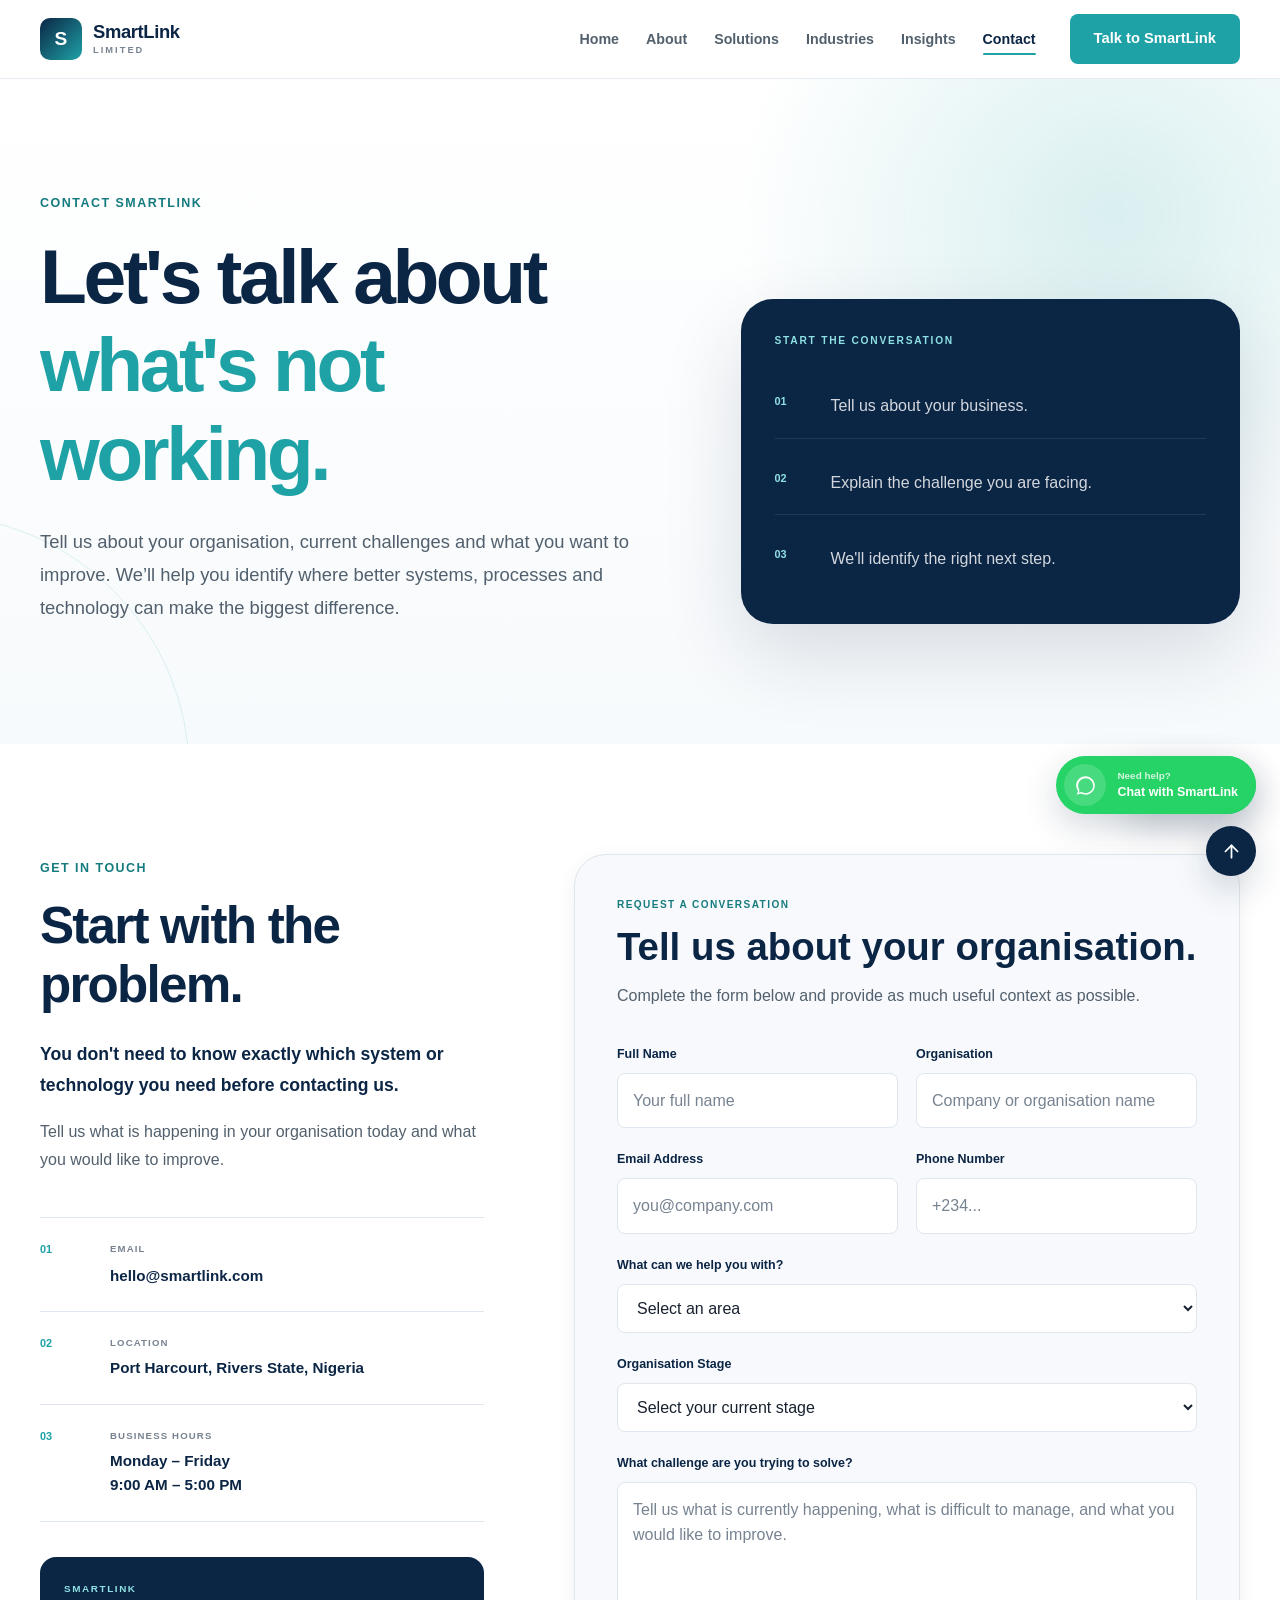
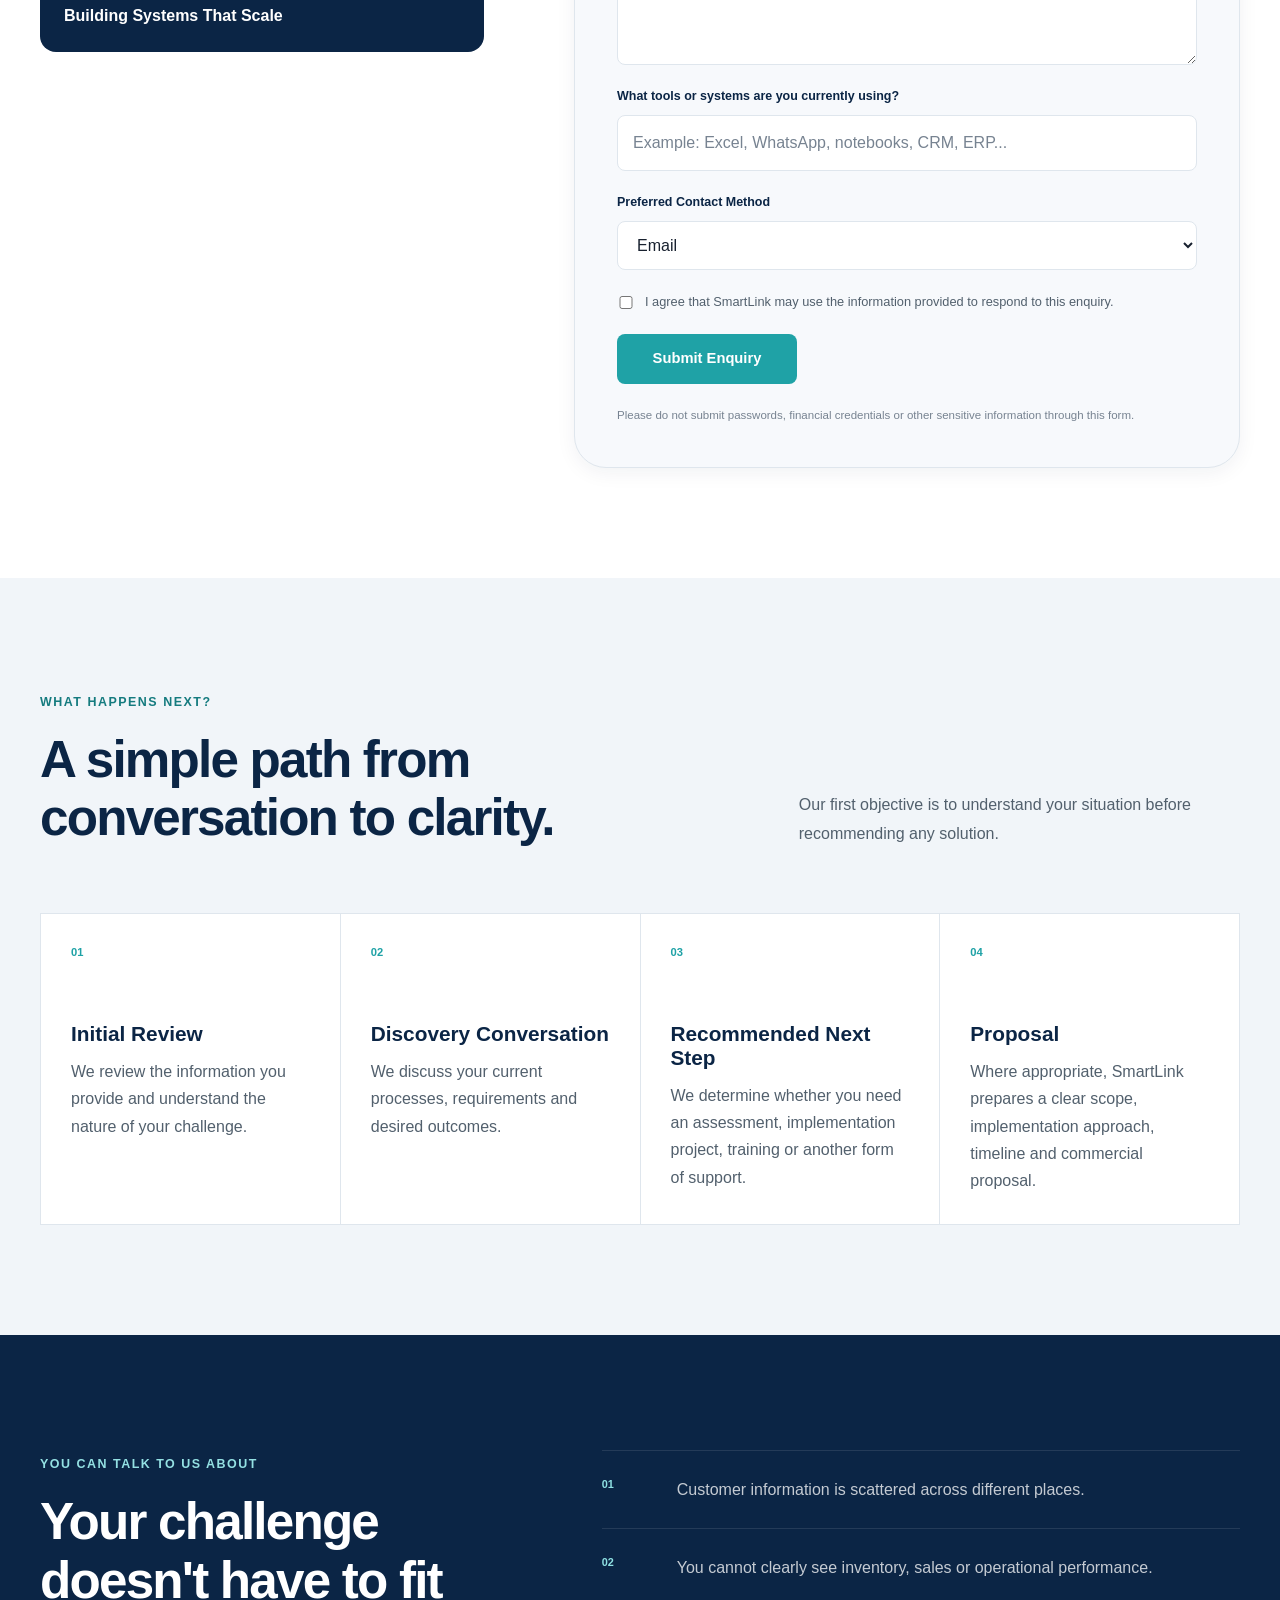
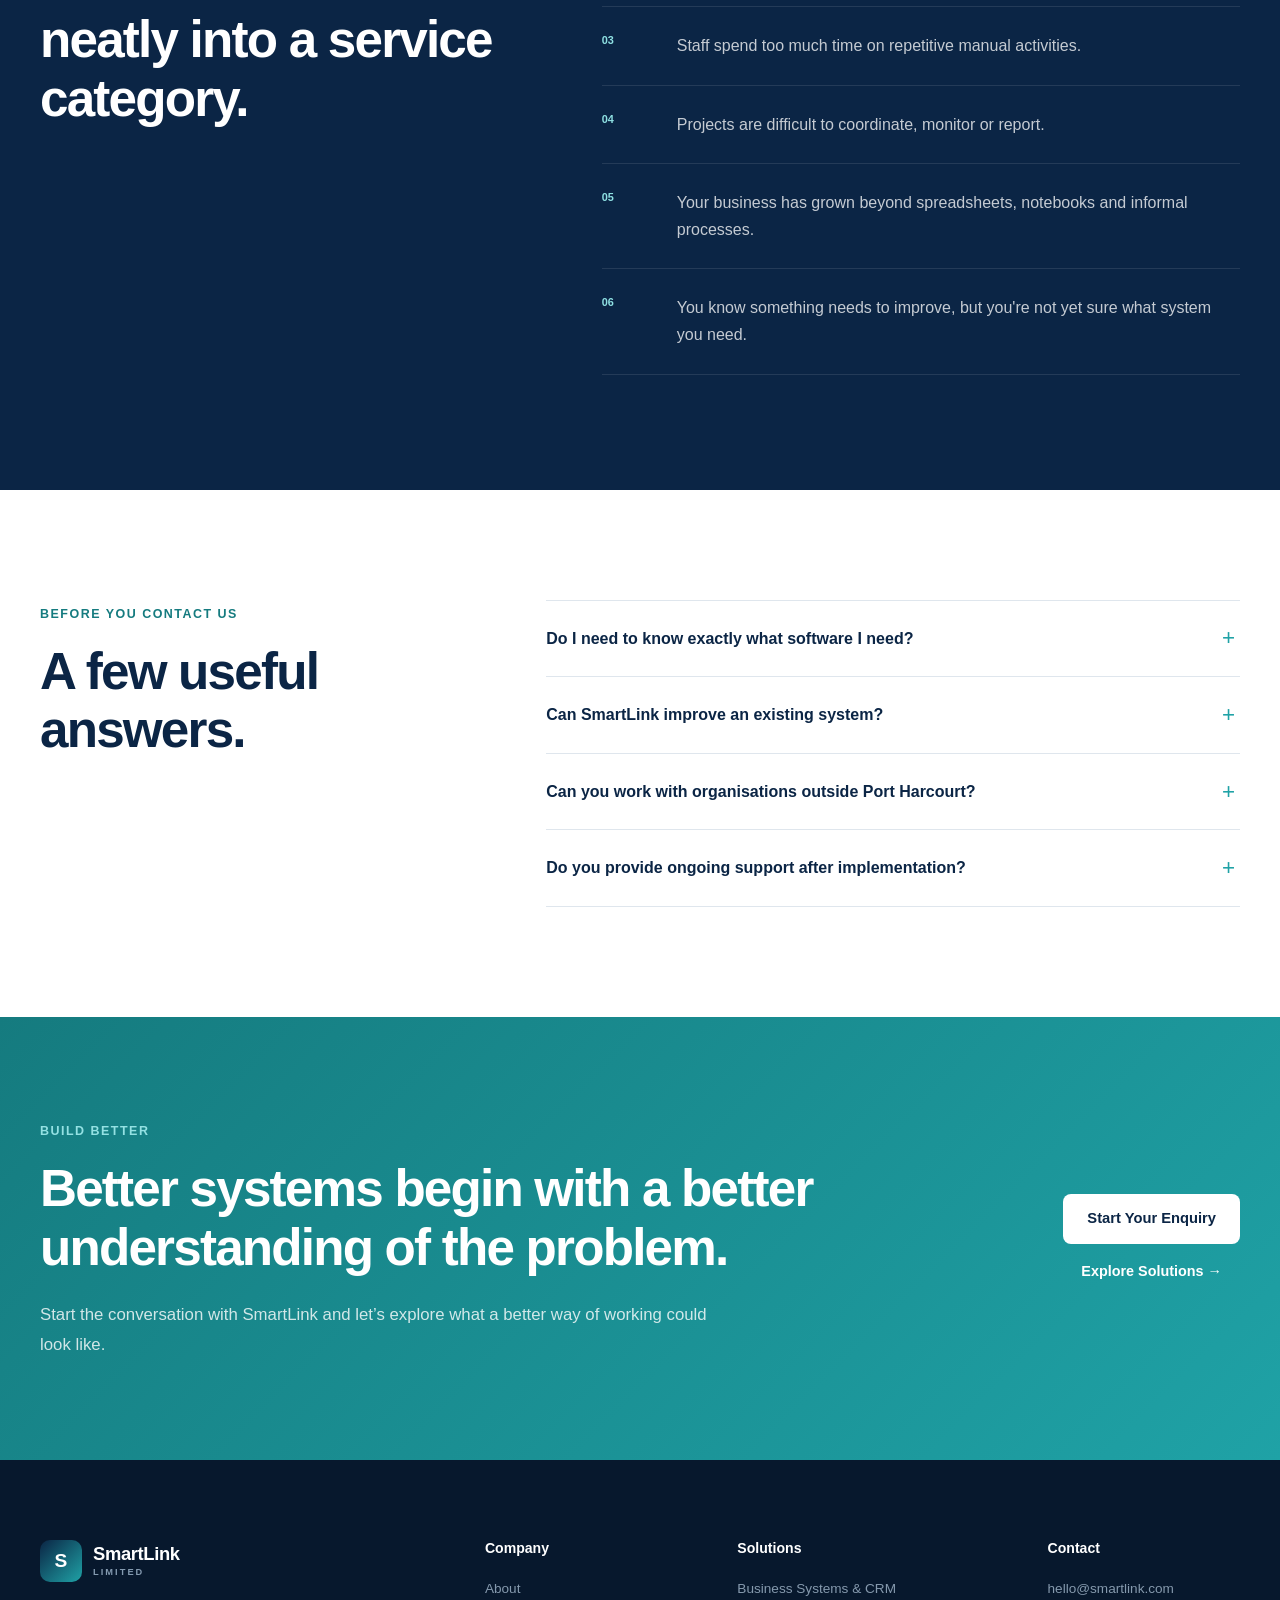
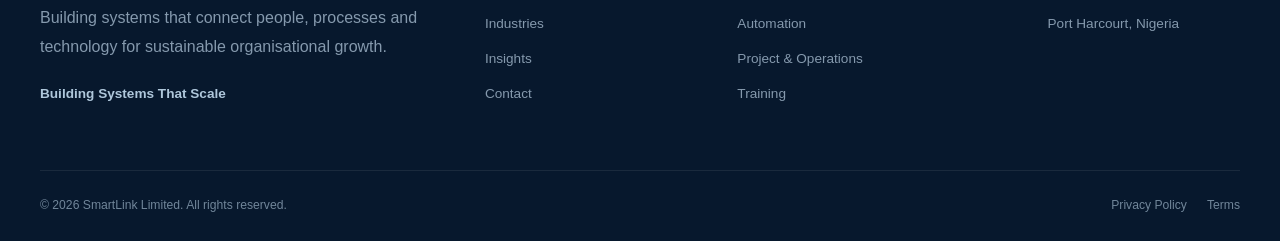
==== commit 9c182d9a: "Connection to database" ====
--- a/contact.html
+++ b/contact.html
@@ -1245,6 +1245,6 @@
         }
 
     </script>
-
+<script src="js/main.js"></script>
 </body>
 </html>
--- a/css/index.css
+++ b/css/index.css
@@ -521,6 +521,15 @@
             #ffffff,
             #f7fafc
         );
+    background-image:  url("../images/smartlink-hero-background.png"),
+        linear-gradient(rgba(255, 255, 255, 0.85),rgba(255, 255, 255, 0.85));
+      
+
+    background-size: 100%;
+    top:-80px;
+    background-position: right center;
+    background-repeat: no-repeat;
+}
 }
 
 
@@ -560,6 +569,9 @@
 
 .hero h1 span {
     color: var(--secondary);
+}
+.hero h1{
+    color: var(--background);
 }
 
 
